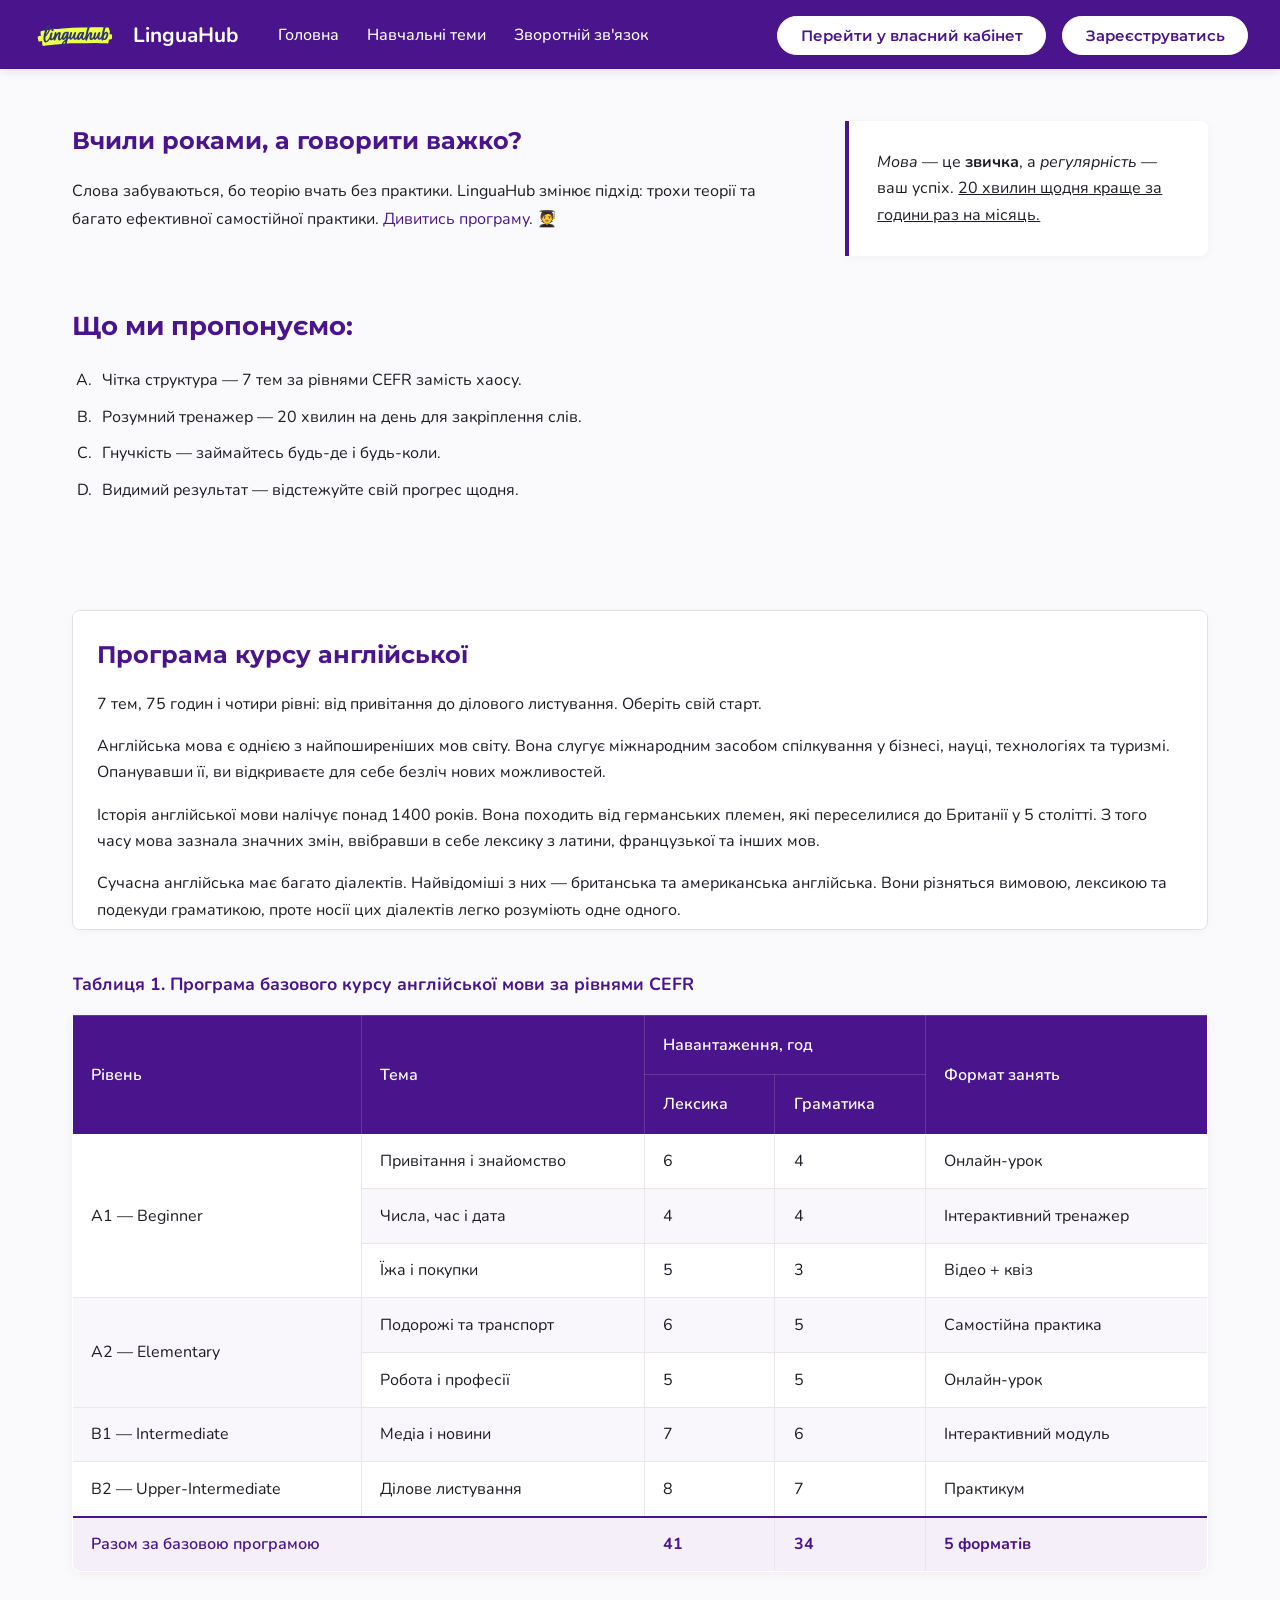
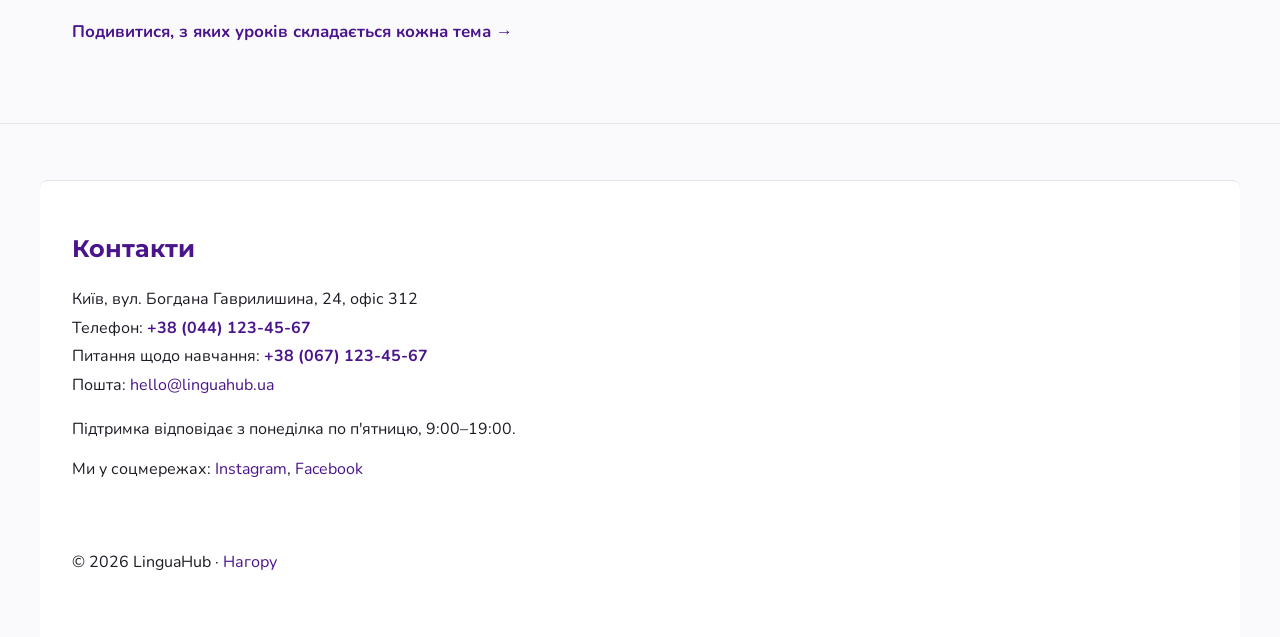
==== index.html @ 017b4d3f "lab 2" ====
<!doctype html>
<html lang="uk">
  <head>
    <meta charset="UTF-8" />
    <meta
      name="viewport"
      content="width=device-width, initial-scale=1.0"
    />
    <meta
      name="description"
      content="LinguaHub — портал для самостійного вивчення англійської. Курс за рівнями A1–B2, зручний тренажер, перший тиждень безкоштовно."
    />
    <meta
      name="keywords"
      content="англійська онлайн, курси англійської, розмовний клуб, рівні A1 B2, вивчення іноземних мов"
    />
    <meta name="author" content="Валерія Назаренко" />
    <title>LinguaHub — англійська, якою ви справді говорите</title>
    <link rel="stylesheet" href="css/common.css" />
    <link rel="stylesheet" href="css/index.css" />
    <style>
      .btn {
        border-radius: 50px;
      }
    </style>
  </head>
  <body>
    <header class="site-header" id="top">
      <a href="index.html">
        <img src="img/logo.svg" alt="LinguaHub Logo" height="42" />
      </a>
      <p><b>LinguaHub</b></p>

      <nav aria-label="Головне меню сайту">
        <ul>
          <li><a href="index.html">Головна</a></li>
          <li><a href="topics.html">Навчальні теми</a></li>
          <li><a href="feedback.html">Зворотній зв'язок</a></li>
        </ul>
      </nav>

      <div class="header-actions">
        <button type="button" class="btn">Перейти у власний кабінет</button>
        <button type="button" class="btn">Зареєструватись</button>
      </div>
    </header>

    <hr />

    <main class="container">
      <section id="goal">
        <article>
          <h2>Вчили роками, а говорити важко?</h2>
          <p class="goal-text">
            Слова забуваються, бо теорію вчать без практики. LinguaHub
            змінює підхід: трохи теорії та багато ефективної
            самостійної практики. <a href="#program">Дивитись програму</a>.
          </p>

          <h2 class="goal-subheading">Що ми пропонуємо:</h2>
          <ol type="A">
            <li>
              Чітка структура — 7 тем за рівнями CEFR замість хаосу.
            </li>
            <li>
              Розумний тренажер — 20 хвилин на день для закріплення
              слів.
            </li>
            <li>Гнучкість — займайтесь будь-де і будь-коли.</li>
            <li>
              Видимий результат — відстежуйте свій прогрес щодня.
            </li>
          </ol>
        </article>

        <aside>
          <p>
            <span
              ><i>Мова</i> — це <b>звичка</b>, а
              <em>регулярність</em> — ваш успіх.
              <u
                >20 хвилин щодня краще за години раз на місяць.</u
              ></span
            >
          </p>
        </aside>
      </section>

      <section id="program" class="lang-info">
        <div class="lang-about">
          <h2>Програма курсу англійської</h2>
          <p>
            7 тем, 75 годин і чотири рівні: від привітання до ділового
            листування. Оберіть свій старт.
          </p>
          <p>
            Англійська мова є однією з найпоширеніших мов світу. Вона слугує
            міжнародним засобом спілкування у бізнесі, науці, технологіях та
            туризмі. Опанувавши її, ви відкриваєте для себе безліч нових
            можливостей.
          </p>
          <p>
            Історія англійської мови налічує понад 1400 років. Вона походить від
            германських племен, які переселилися до Британії у 5 столітті. З того
            часу мова зазнала значних змін, ввібравши в себе лексику з латини,
            французької та інших мов.
          </p>
          <p>
            Сучасна англійська має багато діалектів. Найвідоміші з них —
            британська та американська англійська. Вони різняться вимовою,
            лексикою та подекуди граматикою, проте носії цих діалектів легко
            розуміють одне одного.
          </p>
          <p>
            Вивчення мови вимагає часу та практики. Важливо не лише вчити
            граматичні правила, а й читати книги, дивитися фільми та спілкуватися
            з носіями мови. Це допоможе вам краще відчути ритм та мелодику мови.
          </p>
          <p>
            Сьогодні англійська є офіційною мовою у понад 50 країнах. Вона
            домінує в Інтернеті: більшість веб-сайтів створені саме цією мовою.
            Тому знання англійської — це ключ до глобального інформаційного
            простору.
          </p>
          <p>
            Наш портал пропонує ефективні методики навчання. Ми поєднуємо
            традиційні підходи з новітніми технологіями, щоб процес навчання був
            максимально комфортним та результативним для кожного студента
            незалежно від його початкового рівня підготовки.
          </p>
        </div>

        <table border="1">
          <caption>
            Таблиця 1. Програма базового курсу англійської мови за
            рівнями CEFR
          </caption>
          <thead>
            <tr>
              <th rowspan="2">Рівень</th>
              <th rowspan="2">Тема</th>
              <th colspan="2">Навантаження, год</th>
              <th rowspan="2">Формат занять</th>
            </tr>
            <tr>
              <th>Лексика</th>
              <th>Граматика</th>
            </tr>
          </thead>
          <tbody>
            <tr>
              <td rowspan="3">A1 — Beginner</td>
              <td>Привітання і знайомство</td>
              <td>6</td>
              <td>4</td>
              <td>Онлайн-урок</td>
            </tr>
            <tr>
              <td>Числа, час і дата</td>
              <td>4</td>
              <td>4</td>
              <td>Інтерактивний тренажер</td>
            </tr>
            <tr>
              <td>Їжа і покупки</td>
              <td>5</td>
              <td>3</td>
              <td>Відео + квіз</td>
            </tr>
            <tr>
              <td rowspan="2">A2 — Elementary</td>
              <td>Подорожі та транспорт</td>
              <td>6</td>
              <td>5</td>
              <td>Самостійна практика</td>
            </tr>
            <tr>
              <td>Робота і професії</td>
              <td>5</td>
              <td>5</td>
              <td>Онлайн-урок</td>
            </tr>
            <tr>
              <td>B1 — Intermediate</td>
              <td>Медіа і новини</td>
              <td>7</td>
              <td>6</td>
              <td>Інтерактивний модуль</td>
            </tr>
            <tr>
              <td>B2 — Upper-Intermediate</td>
              <td>Ділове листування</td>
              <td>8</td>
              <td>7</td>
              <td>Практикум</td>
            </tr>
          </tbody>
          <tfoot>
            <tr>
              <th colspan="2">Разом за базовою програмою</th>
              <td>41</td>
              <td>34</td>
              <td>5 форматів</td>
            </tr>
          </tfoot>
        </table>

        <p>
          <a href="topics.html"
            >Подивитися, з яких уроків складається кожна тема →</a
          >
        </p>
      </section>
    </main>

    <hr />

    <footer id="contacts">
      <h2>Контакти</h2>
      <address>
        Київ, вул. Богдана Гаврилишина, 24, офіс 312<br />
        Телефон: <a href="tel:+380441234567">+38 (044) 123-45-67</a
        ><br />
        Питання щодо навчання:
        <a href="tel:+380671234567">+38 (067) 123-45-67</a><br />
        Пошта:
        <a href="mailto:hello@linguahub.ua">hello@linguahub.ua</a>
      </address>
      <p>Підтримка відповідає з понеділка по п'ятницю, 9:00–19:00.</p>

      <p>Ми у соцмережах:
        <a href="https://www.instagram.com/" target="_blank">Instagram</a>,
        <a href="https://www.facebook.com/" target="_blank">Facebook</a>
      </p>

      <nav aria-label="Навігація у підвалі">
        <ul>
          <li><a href="index.html">Головна сторінка</a></li>
          <li><a href="topics.html">Навчальні теми</a></li>
          <li><a href="feedback.html">Зворотній зв'язок</a></li>
        </ul>
      </nav>

      <p>© 2026 LinguaHub · <a href="#top">Нагору</a></p>
    </footer>
  </body>
</html>
---- css/common.css ----
@import url("https://fonts.googleapis.com/css2?family=Montserrat:ital,wght@0,400;0,700;1,700&family=Nunito:wght@400;700&display=swap");

:root {
  --color-bg: #FAFAFC;
  --color-text: rgb(31, 27, 36);
  --color-accent: #4A148C;
  --color-lime: #E7FE55;
  --font-heading: 'Montserrat', sans-serif;
  --font-body: 'Nunito', sans-serif;
}

* {
  box-sizing: border-box;
  margin: 0;
  padding: 0;
}

body {
  background-color: var(--color-bg);
  color: var(--color-text);
  font-family: var(--font-body);
  line-height: 1.65;
}

h1, h2, h3, h4, h5, h6 {
  font-family: var(--font-heading);
  color: var(--color-accent);
  margin-bottom: 1rem;
}

p {
  margin-bottom: 0.85rem;
}

a {
  color: var(--color-accent);
  text-decoration: none;
}

a[href*="tel"] {
  font-weight: bold;
}

hr {
  border: 0;
  border-top: 1px solid #e5e5e5;
  margin: 2.5rem 0;
}

.site-header {
  background-color: var(--color-accent);
  color: white;
  padding: 0.85rem 2rem;
  display: flow-root;
  box-shadow: 0 2px 10px rgba(0, 0, 0, 0.1);
}

.site-header a {
  color: white;
}

.site-header img {
  float: left;
  height: 42px;
  width: auto;
  margin-right: 0.85rem;
  border-radius: 4px;
}

.site-header p {
  float: left;
  margin: 0;
  line-height: 42px;
  font-size: 1.3rem;
}

.site-header nav {
  float: left;
  margin-left: 2.5rem;
  line-height: 42px;
}

nav > ul {
  list-style: none;
  margin: 0;
  padding: 0;
  display: inline-block;
}

nav > ul > li {
  display: inline-block;
  margin-right: 1.5rem;
}

nav > ul > li > a {
  color: white;
  font-weight: 500;
  transition: opacity 0.2s;
}

nav > ul > li > a:hover {
  opacity: 0.85;
}

.header-actions {
  float: right;
  line-height: 42px;
}

.btn {
  display: inline-block;
  padding: 0.55rem 1.4rem;
  background-color: var(--color-accent);
  color: white;
  border: 1px solid var(--color-accent);
  border-radius: 50px;
  cursor: pointer;
  font-family: var(--font-heading);
  font-weight: 600;
  font-size: 0.95rem;
  vertical-align: middle;
  transition: background-color 0.3s, color 0.3s, border-color 0.3s;
}

.btn:hover {
  background-color: transparent;
  color: var(--color-accent);
  border-color: var(--color-accent);
}

.site-header .btn {
  background-color: white;
  color: var(--color-accent);
  border: 1px solid white;
}

.site-header .btn:hover {
  background-color: transparent;
  color: white;
  border-color: white;
}

.header-actions .btn {
  margin-left: 0.75rem;
}

.container {
  max-width: 1200px;
  margin: 0 auto;
  padding: 0 2rem;
}

#contacts {
  max-width: 1200px;
  margin: 3.5rem auto 0;
  padding: 3rem 2rem;
  background-color: white;
  border-top: 1px solid #e5e5e5;
  border-radius: 8px 8px 0 0;
  box-sizing: border-box;
}

#contacts address {
  font-style: normal;
  line-height: 1.8;
  margin-bottom: 1rem;
}

#contacts nav ul {
  list-style: none;
  display: flex;
  gap: 1.5rem;
  margin: 1.25rem 0;
  padding: 0;
}
---- css/index.css ----
.site-header {
  position: absolute;
  top: 0;
  left: 0;
  width: 100%;
  z-index: 1000;
}

.site-header img {
  float: left;
}

main {
  padding-top: 105px;
  display: grid;
  grid-template-areas:
    "goal goal"
    "info info";
  grid-template-columns: 2fr 1fr;
  gap: 3.5rem;
  max-width: 1200px;
  margin-left: auto;
  margin-right: auto;
  padding-left: 2rem;
  padding-right: 2rem;
  margin-bottom: 4rem;
}

#goal {
  grid-area: goal;
  margin: 2.5rem 0;
  padding: 0;
  display: grid;
  grid-template-columns: 2fr 1fr;
  gap: 3rem;
  align-items: start;
}

#goal > article > p:first-of-type::after {
  content: " 🧑‍🎓";
}

.goal-text {
  margin-bottom: 1.75rem;
  line-height: 1.75;
}

.goal-subheading {
  margin-top: 4.5rem;
  margin-bottom: 1.25rem;
  font-size: 1.6rem;
  color: var(--color-accent);
}

#goal ol {
  padding-left: 1.5rem;
  margin-top: 1rem;
}

#goal ol li {
  margin-bottom: 0.65rem;
  padding-left: 0.35rem;
}

aside {
  position: sticky;
  top: 85px;
  align-self: start;
  background-color: white;
  padding: 1.75rem;
  border-left: 4px solid var(--color-accent);
  border-radius: 0 8px 8px 0;
  box-shadow: 0 2px 10px rgba(0, 0, 0, 0.04);
}

aside p {
  margin-bottom: 0.75rem;
}

aside p:last-child {
  margin-bottom: 0;
}

.lang-info {
  grid-area: info;
  position: relative;
  transition: transform 0.3s;
}

.lang-info:hover {
  transform: translateX(2vw);
}

.lang-about {
  max-height: 20rem;
  overflow-y: auto;
  padding: 1.5rem;
  background-color: white;
  border: 1px solid #e0e0e0;
  border-radius: 8px;
  margin-bottom: 2.5rem;
  box-shadow: 0 2px 8px rgba(0, 0, 0, 0.03);
  scrollbar-width: thin;
  scrollbar-color: var(--color-accent) #f0f0f0;
}

.lang-about::-webkit-scrollbar {
  width: 6px;
}

.lang-about::-webkit-scrollbar-thumb {
  background-color: var(--color-accent);
  border-radius: 3px;
}

.lang-about p {
  margin-bottom: 1rem;
}

.lang-about p:last-child {
  margin-bottom: 0;
}

table {
  width: 100%;
  border-collapse: collapse;
  margin-top: 1.5rem;
  background-color: white;
  border-radius: 8px;
  overflow: hidden;
  box-shadow: 0 2px 12px rgba(0, 0, 0, 0.05);
}

caption {
  font-weight: 700;
  font-size: 1.1rem;
  color: var(--color-accent);
  text-align: left;
  margin-bottom: 1rem;
}

thead {
  background-color: var(--color-accent);
  color: white;
}

th {
  padding: 1rem 1.15rem;
  text-align: left;
  font-weight: 600;
  border: 1px solid rgba(255, 255, 255, 0.15);
}

td {
  padding: 0.85rem 1.15rem;
  border: 1px solid #e8e8e8;
}

tbody tr:nth-child(even) {
  background-color: #f9f7fc;
}

tbody tr:hover {
  background-color: #f1ecf7;
}

tfoot {
  background-color: #f4eff9;
  font-weight: 700;
  color: var(--color-accent);
}

tfoot th, tfoot td {
  border-top: 2px solid var(--color-accent);
  padding: 0.85rem 1.15rem;
}

table + p {
  margin-top: 2.5rem;
  margin-bottom: 2rem;
}

table + p a {
  display: inline-block;
  font-weight: 700;
  font-size: 1.05rem;
  color: var(--color-accent);
  padding: 0.35rem 0;
  transition: transform 0.2s, color 0.2s;
}

table + p a:hover {
  transform: translateX(4px);
  color: #6a1b9a;
}

#contacts {
  transition: box-shadow 0.3s;
}

#contacts:hover {
  box-shadow: 0 0.5rem 1.5rem rgba(0, 0, 0, 0.25);
  transition-delay: 2s;
}

@media (max-width: 768px) {
  main {
    grid-template-areas:
      "goal"
      "info";
    grid-template-columns: 1fr;
    gap: 2.5rem;
  }

  #goal {
    grid-template-columns: 1fr;
  }
}
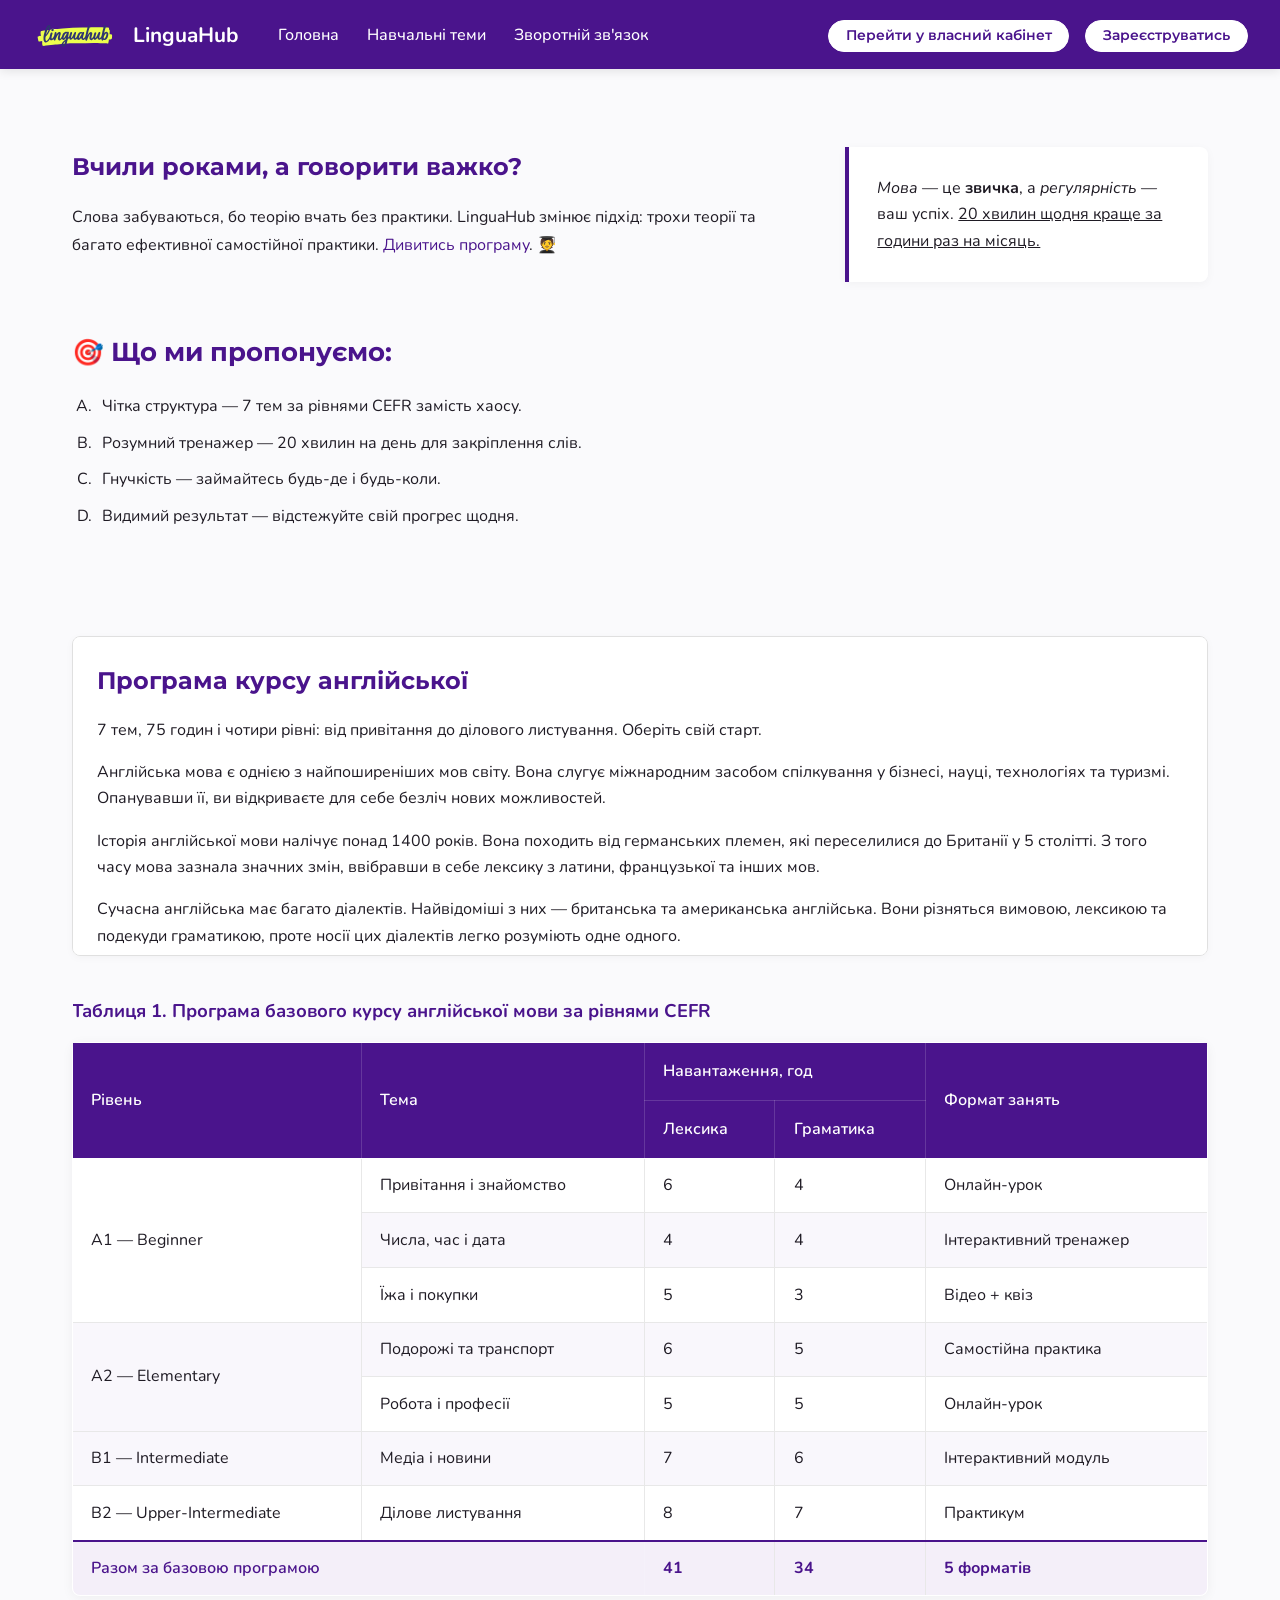
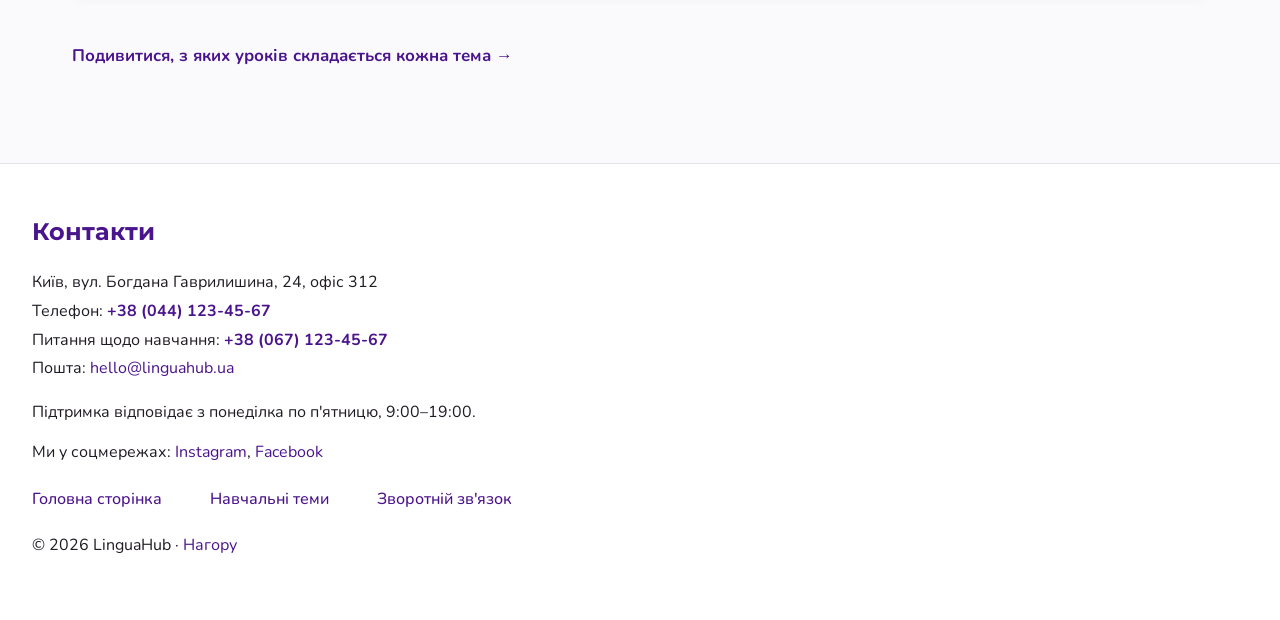
==== commit 41a66a50: "fixed common.css" ====
--- a/index.html
+++ b/index.html
@@ -213,8 +213,6 @@
       </section>
     </main>
 
-    <hr />
-
     <footer id="contacts">
       <h2>Контакти</h2>
       <address>
--- a/css/common.css
+++ b/css/common.css
@@ -20,6 +20,12 @@
   color: var(--color-text);
   font-family: var(--font-body);
   line-height: 1.65;
+  overflow-x: hidden;
+}
+
+::selection {
+  background-color: var(--color-lime);
+  color: var(--color-accent);
 }
 
 h1, h2, h3, h4, h5, h6 {
@@ -41,13 +47,11 @@
   font-weight: bold;
 }
 
-hr {
-  border: 0;
-  border-top: 1px solid #e5e5e5;
-  margin: 2.5rem 0;
-}
-
 .site-header {
+  top: 0;
+  left: 0;
+  width: 100%;
+  z-index: 1000;
   background-color: var(--color-accent);
   color: white;
   padding: 0.85rem 2rem;
@@ -93,7 +97,6 @@
 }
 
 nav > ul > li > a {
-  color: white;
   font-weight: 500;
   transition: opacity 0.2s;
 }
@@ -142,22 +145,24 @@
 
 .header-actions .btn {
   margin-left: 0.75rem;
+  padding: 0.4rem 1.05rem;
+  font-size: 0.88rem;
+  line-height: 1.2;
 }
 
 .container {
   max-width: 1200px;
   margin: 0 auto;
-  padding: 0 2rem;
+  padding-left: 2rem;
+  padding-right: 2rem;
 }
 
 #contacts {
-  max-width: 1200px;
-  margin: 3.5rem auto 0;
+  width: 100%;
+  margin: 3.5rem 0 0;
   padding: 3rem 2rem;
   background-color: white;
   border-top: 1px solid #e5e5e5;
-  border-radius: 8px 8px 0 0;
-  box-sizing: border-box;
 }
 
 #contacts address {
@@ -173,3 +178,182 @@
   margin: 1.25rem 0;
   padding: 0;
 }
+
+table {
+  width: 100%;
+  border-collapse: collapse;
+  background-color: white;
+  border-radius: 8px;
+  overflow: hidden;
+  box-shadow: 0 2px 12px rgba(0, 0, 0, 0.05);
+}
+
+caption {
+  font-weight: 700;
+  font-size: 1.15rem;
+  color: var(--color-accent);
+  text-align: left;
+  margin-bottom: 1rem;
+}
+
+thead {
+  background-color: var(--color-accent);
+  color: white;
+}
+
+th {
+  padding: 0.95rem 1.15rem;
+  text-align: left;
+  font-weight: 600;
+  border: 1px solid rgba(255, 255, 255, 0.15);
+}
+
+td {
+  padding: 0.85rem 1.15rem;
+  border: 1px solid #e8e8e8;
+}
+
+tbody tr:nth-child(even) {
+  background-color: #f9f7fc;
+}
+
+tbody tr:hover {
+  background-color: #f1ecf7;
+}
+
+@media (max-width: 900px) {
+  .site-header {
+    position: static;
+    display: flex;
+    flex-wrap: wrap;
+    align-items: center;
+    gap: 0.75rem 1rem;
+    padding: 0.85rem 1.5rem;
+  }
+
+  .site-header > a {
+    display: flex;
+    align-items: center;
+    margin-right: 0.5rem;
+  }
+
+  .site-header img {
+    float: none;
+  }
+
+  .site-header p {
+    float: none;
+    line-height: normal;
+    display: flex;
+    align-items: center;
+  }
+
+  .site-header nav {
+    float: none;
+    margin-left: 0;
+    line-height: normal;
+    order: 3;
+    width: 100%;
+  }
+
+  nav > ul {
+    display: flex;
+    flex-wrap: wrap;
+    justify-content: center;
+    gap: 1.25rem;
+  }
+
+  nav > ul > li {
+    margin-right: 0;
+    display: inline;
+  }
+
+  .header-actions {
+    float: none;
+    line-height: normal;
+    order: 2;
+    margin-left: auto;
+    display: flex;
+    gap: 0.5rem;
+  }
+
+  .header-actions .btn {
+    margin-left: 0;
+    padding: 0.45rem 0.85rem;
+    font-size: 0.85rem;
+  }
+
+  .container {
+    padding-left: 1.5rem;
+    padding-right: 1.5rem;
+  }
+
+  #contacts {
+    padding: 2.25rem 1.5rem;
+    margin-top: 2.5rem;
+  }
+
+  table {
+    display: block;
+    width: 100%;
+    max-width: 100%;
+    overflow-x: auto;
+    -webkit-overflow-scrolling: touch;
+    white-space: nowrap;
+  }
+}
+
+@media (max-width: 620px) {
+  .site-header {
+    justify-content: center;
+    gap: 0.75rem;
+    padding: 0.75rem 1rem;
+  }
+
+  .site-header > a,
+  .site-header p {
+    justify-content: center;
+  }
+
+  .site-header p {
+    font-size: 1.15rem;
+  }
+
+  .site-header img {
+    height: 34px;
+  }
+
+  nav > ul {
+    gap: 0.85rem;
+    font-size: 0.95rem;
+  }
+
+  .header-actions {
+    margin-left: 0;
+    width: 100%;
+    flex-direction: column;
+    gap: 0.45rem;
+  }
+
+  .header-actions .btn {
+    width: 100%;
+    text-align: center;
+    padding: 0.5rem 0.85rem;
+    font-size: 0.9rem;
+  }
+
+  .container {
+    padding-left: 1rem;
+    padding-right: 1rem;
+  }
+
+  #contacts {
+    padding: 2rem 1rem;
+    margin-top: 2rem;
+  }
+
+  #contacts nav ul {
+    flex-direction: column;
+    gap: 0.65rem;
+  }
+}
--- a/css/index.css
+++ b/css/index.css
@@ -1,13 +1,5 @@
 .site-header {
   position: absolute;
-  top: 0;
-  left: 0;
-  width: 100%;
-  z-index: 1000;
-}
-
-.site-header img {
-  float: left;
 }
 
 main {
@@ -18,12 +10,8 @@
     "info info";
   grid-template-columns: 2fr 1fr;
   gap: 3.5rem;
-  max-width: 1200px;
-  margin-left: auto;
-  margin-right: auto;
-  padding-left: 2rem;
-  padding-right: 2rem;
   margin-bottom: 4rem;
+  min-width: 0;
 }
 
 #goal {
@@ -50,6 +38,10 @@
   margin-bottom: 1.25rem;
   font-size: 1.6rem;
   color: var(--color-accent);
+}
+
+.goal-subheading::before {
+  content: "🎯 ";
 }
 
 #goal ol {
@@ -122,46 +114,7 @@
 }
 
 table {
-  width: 100%;
-  border-collapse: collapse;
   margin-top: 1.5rem;
-  background-color: white;
-  border-radius: 8px;
-  overflow: hidden;
-  box-shadow: 0 2px 12px rgba(0, 0, 0, 0.05);
-}
-
-caption {
-  font-weight: 700;
-  font-size: 1.1rem;
-  color: var(--color-accent);
-  text-align: left;
-  margin-bottom: 1rem;
-}
-
-thead {
-  background-color: var(--color-accent);
-  color: white;
-}
-
-th {
-  padding: 1rem 1.15rem;
-  text-align: left;
-  font-weight: 600;
-  border: 1px solid rgba(255, 255, 255, 0.15);
-}
-
-td {
-  padding: 0.85rem 1.15rem;
-  border: 1px solid #e8e8e8;
-}
-
-tbody tr:nth-child(even) {
-  background-color: #f9f7fc;
-}
-
-tbody tr:hover {
-  background-color: #f1ecf7;
 }
 
 tfoot {
@@ -203,16 +156,68 @@
   transition-delay: 2s;
 }
 
-@media (max-width: 768px) {
+@media (max-width: 900px) {
   main {
+    padding-top: 2rem;
     grid-template-areas:
       "goal"
       "info";
-    grid-template-columns: 1fr;
+    grid-template-columns: minmax(0, 1fr);
     gap: 2.5rem;
+    width: 100%;
+    min-width: 0;
   }
 
   #goal {
-    grid-template-columns: 1fr;
-  }
-}
+    grid-template-columns: minmax(0, 1fr);
+    gap: 2rem;
+    margin: 1.5rem 0;
+    min-width: 0;
+  }
+
+  aside {
+    position: static;
+    border-radius: 8px;
+    margin-top: 1rem;
+  }
+
+  .lang-info {
+    min-width: 0;
+    max-width: 100%;
+    width: 100%;
+  }
+
+  .lang-info:hover {
+    transform: none;
+  }
+}
+
+@media (max-width: 540px) {
+  main {
+    padding-top: 1.5rem;
+    gap: 2rem;
+    margin-bottom: 2.5rem;
+  }
+
+  #goal {
+    margin: 1rem 0;
+  }
+
+  .goal-subheading {
+    margin-top: 2rem;
+    font-size: 1.35rem;
+  }
+
+  .lang-about {
+    padding: 1rem;
+    max-height: 16rem;
+  }
+
+  table {
+    font-size: 0.88rem;
+  }
+
+  th, td {
+    padding: 0.65rem 0.75rem;
+  }
+}
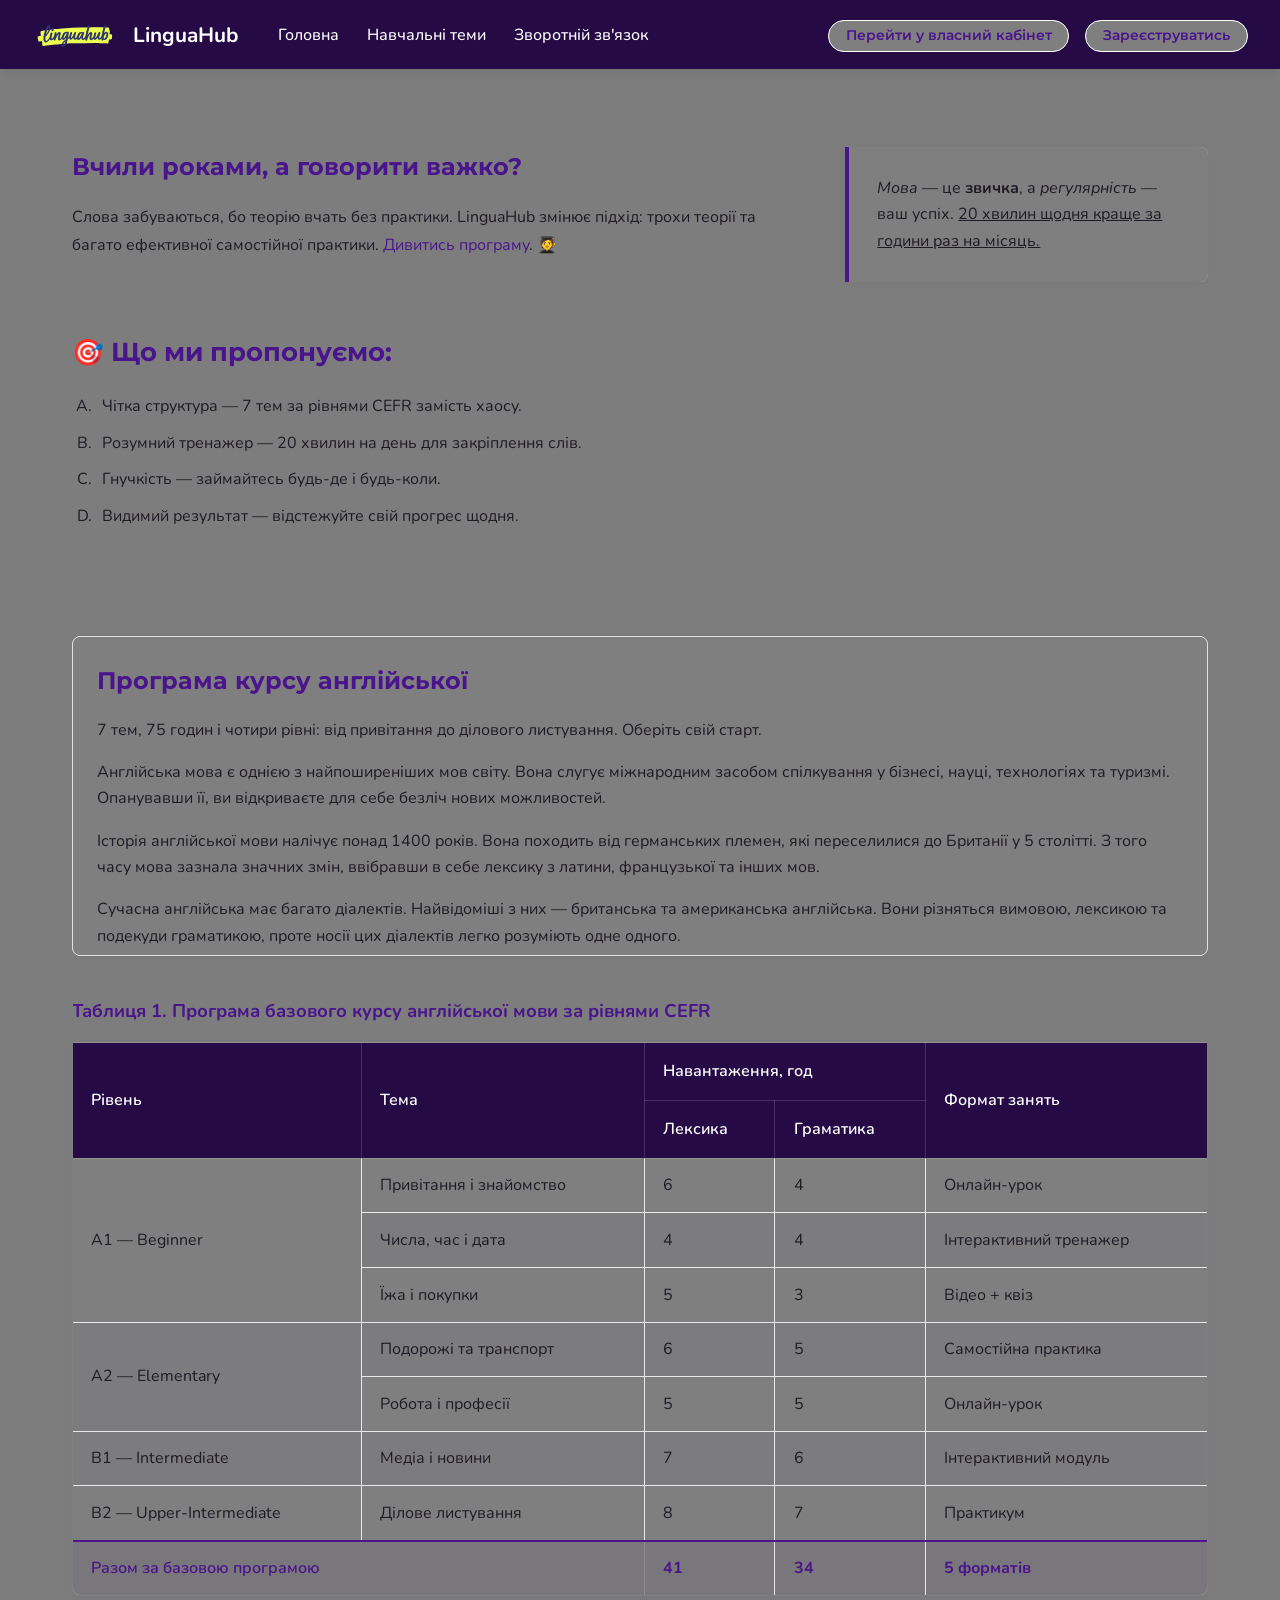
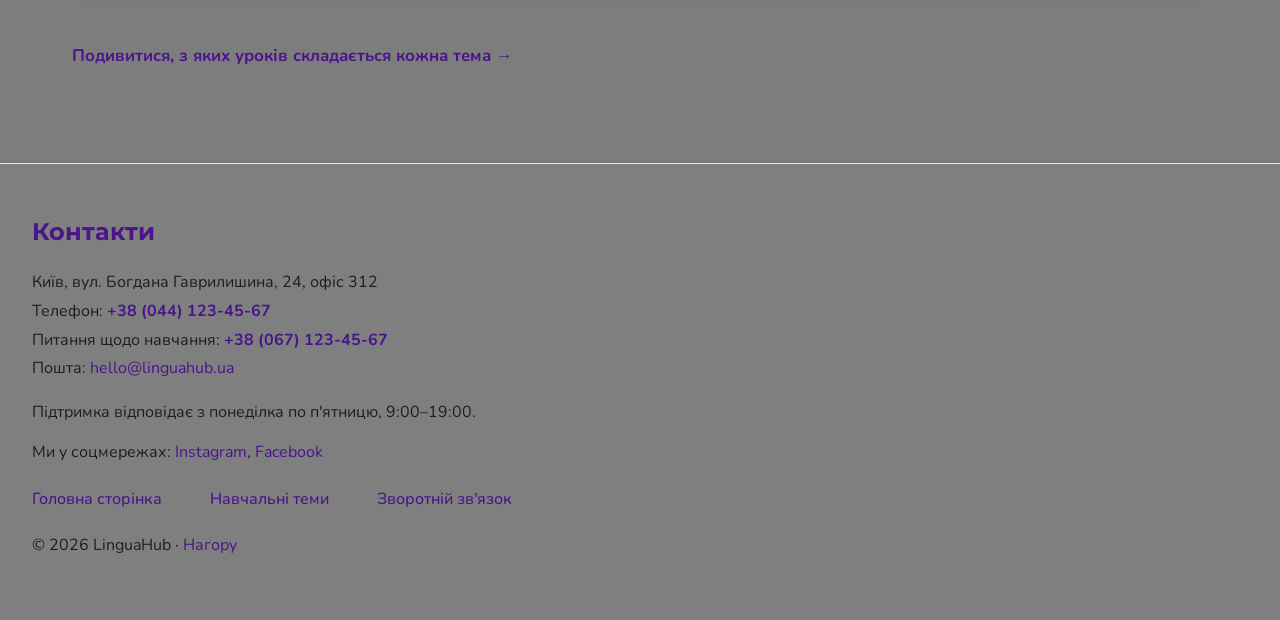
==== commit 338c4f32: "lab 3 fixed" ====
--- a/index.html
+++ b/index.html
@@ -241,5 +241,22 @@
 
       <p>© 2026 LinguaHub · <a href="#top">Нагору</a></p>
     </footer>
+
+    <dialog id="rules-dialog" class="rules-dialog" aria-labelledby="rules-title">
+      <h2 id="rules-title">Золоті правила навчання</h2>
+      <ol>
+        <li>Краще 20 хвилин щодня, ніж три години раз на тиждень.</li>
+        <li>Вчіть слова у фразах і прикладах, а не окремими списками.</li>
+        <li>Говоріть уголос із першого дня — навіть самі з собою.</li>
+        <li>Помилка — це крок уперед, а не провал.</li>
+        <li>Повторюйте вивчене через 1, 3 і 7 днів, щоб воно не забулося.</li>
+        <li>Оточіть себе мовою: фільми, подкасти й пісні англійською.</li>
+      </ol>
+      <form method="dialog">
+        <button type="submit" class="btn">Зрозуміло, до навчання!</button>
+      </form>
+    </dialog>
+
+    <script src="js/index.js"></script>
   </body>
 </html>
--- a/css/index.css
+++ b/css/index.css
@@ -157,6 +157,10 @@
 }
 
 @media (max-width: 900px) {
+  .site-header {
+    position: static;
+  }
+
   main {
     padding-top: 2rem;
     grid-template-areas:
@@ -221,3 +225,53 @@
     padding: 0.65rem 0.75rem;
   }
 }
+
+.rules-dialog {
+  max-width: 34rem;
+  width: calc(100% - 2rem);
+  margin: auto;
+  padding: 2rem;
+  border: none;
+  border-top: 6px solid var(--color-lime);
+  border-radius: 12px;
+  background-color: white;
+  color: var(--color-text);
+  box-shadow: 0 1.5rem 3rem rgba(0, 0, 0, 0.3);
+}
+
+.rules-dialog::backdrop {
+  background-color: rgba(31, 27, 36, 0.6);
+  backdrop-filter: blur(3px);
+}
+
+.rules-dialog h2::before {
+  content: "🏆 ";
+}
+
+.rules-dialog ol {
+  padding-left: 1.5rem;
+  margin-bottom: 1.75rem;
+}
+
+.rules-dialog li {
+  margin-bottom: 0.6rem;
+}
+
+.rules-dialog form {
+  text-align: right;
+}
+
+.night-darken {
+  --night-overlay: rgba(0, 0, 0, 0.5);
+  background-image: linear-gradient(var(--night-overlay), var(--night-overlay));
+}
+
+@media (max-width: 540px) {
+  .rules-dialog {
+    padding: 1.5rem 1.25rem;
+  }
+
+  .rules-dialog form {
+    text-align: center;
+  }
+}
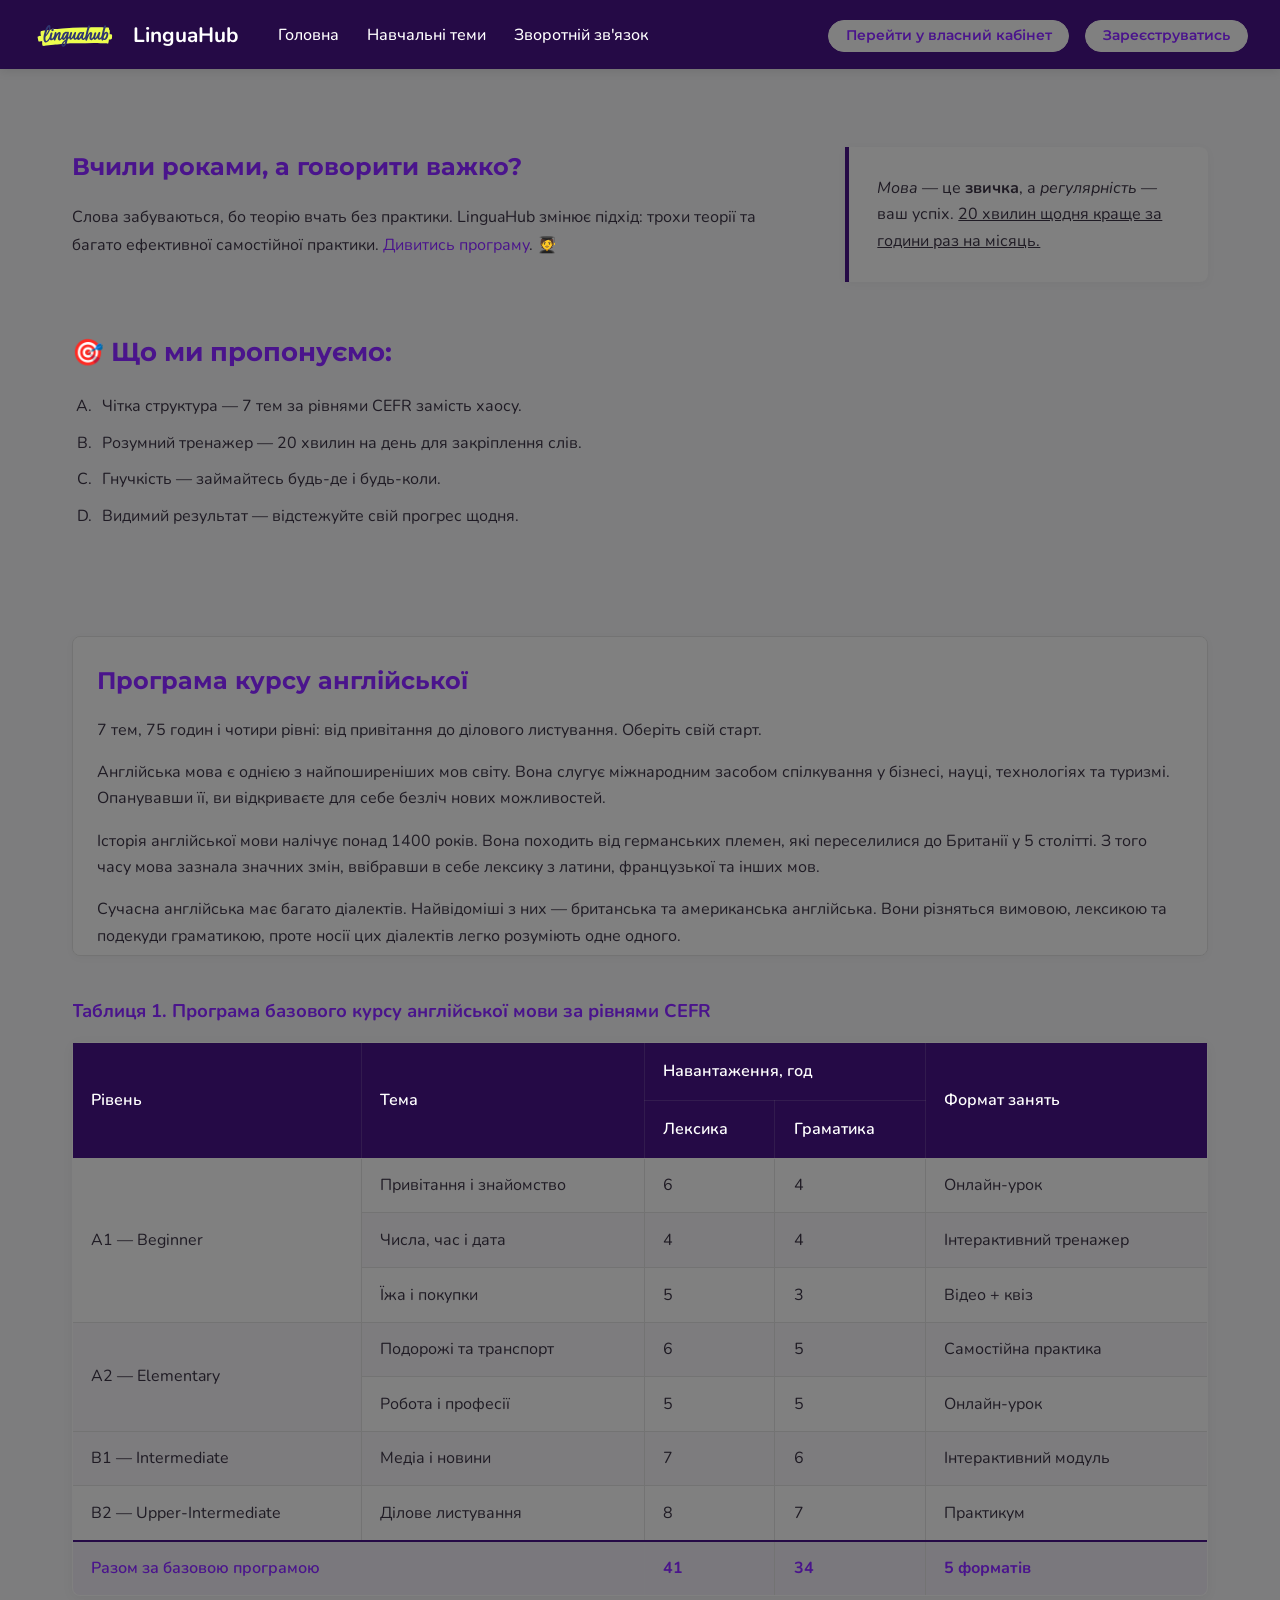
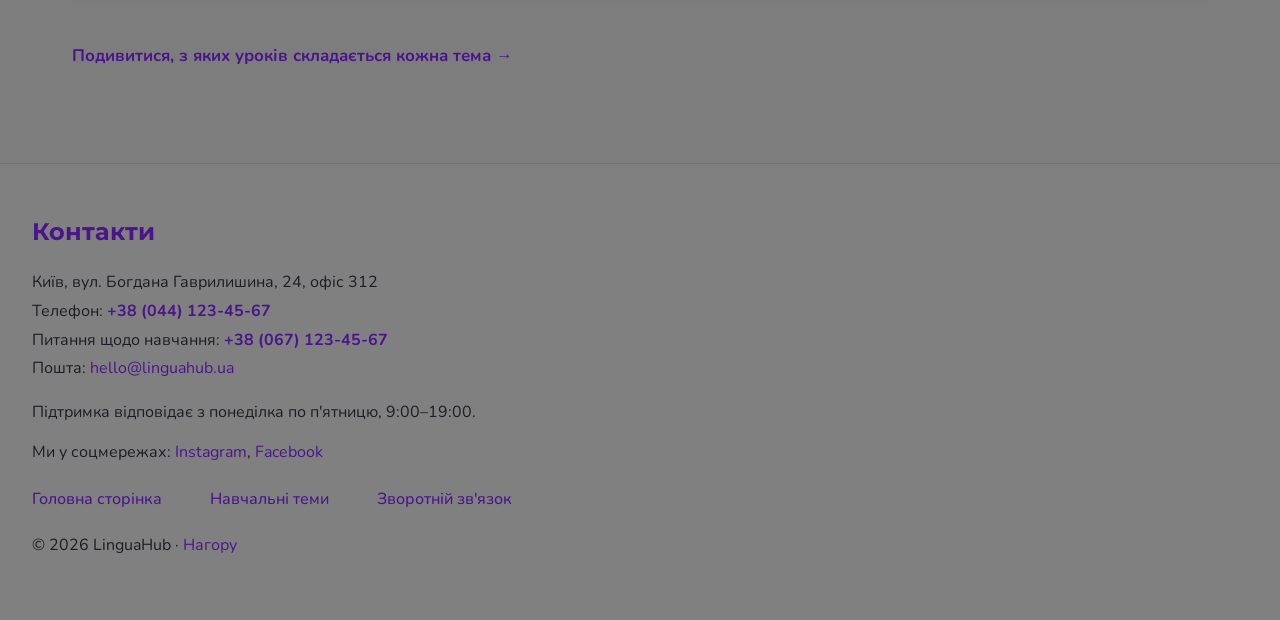
==== commit e78bbea4: "lab 4" ====
--- a/index.html
+++ b/index.html
@@ -247,8 +247,8 @@
       <ol>
         <li>Краще 20 хвилин щодня, ніж три години раз на тиждень.</li>
         <li>Вчіть слова у фразах і прикладах, а не окремими списками.</li>
-        <li>Говоріть уголос із першого дня — навіть самі з собою.</li>
-        <li>Помилка — це крок уперед, а не провал.</li>
+        <li>Говоріть уголос із першого дня, навіть самі з собою.</li>
+        <li>Помилка є кроком уперед, а не провалом.</li>
         <li>Повторюйте вивчене через 1, 3 і 7 днів, щоб воно не забулося.</li>
         <li>Оточіть себе мовою: фільми, подкасти й пісні англійською.</li>
       </ol>
--- a/css/common.css
+++ b/css/common.css
@@ -5,6 +5,25 @@
   --color-text: rgb(31, 27, 36);
   --color-accent: #4A148C;
   --color-lime: #E7FE55;
+  --color-accent-soft: #f4eff9;
+  --color-accent-border: #e0d6ec;
+  --color-accent-focus: color-mix(in srgb, var(--color-accent) 15%, transparent);
+  --color-accent-shadow: color-mix(in srgb, var(--color-accent) 25%, transparent);
+  --color-surface: white;
+  --color-line: #e5e5e5;
+  --color-field-border: #ccc;
+  --color-row-stripe: #f9f7fc;
+  --color-row-hover: #f1ecf7;
+
+  --night-shade: 0%;
+  --surface-page: color-mix(in srgb, var(--color-bg), black var(--night-shade));
+  --surface: color-mix(in srgb, var(--color-surface), black var(--night-shade));
+  --surface-accent: color-mix(in srgb, var(--color-accent), black var(--night-shade));
+  --surface-accent-soft: color-mix(in srgb, var(--color-accent-soft), black var(--night-shade));
+  --surface-lime: color-mix(in srgb, var(--color-lime), black var(--night-shade));
+  --surface-line: color-mix(in srgb, var(--color-line), black var(--night-shade));
+  --surface-row-stripe: color-mix(in srgb, var(--color-row-stripe), black var(--night-shade));
+  --surface-row-hover: color-mix(in srgb, var(--color-row-hover), black var(--night-shade));
   --font-heading: 'Montserrat', sans-serif;
   --font-body: 'Nunito', sans-serif;
 }
@@ -16,7 +35,7 @@
 }
 
 body {
-  background-color: var(--color-bg);
+  background-color: var(--surface-page);
   color: var(--color-text);
   font-family: var(--font-body);
   line-height: 1.65;
@@ -24,7 +43,7 @@
 }
 
 ::selection {
-  background-color: var(--color-lime);
+  background-color: var(--surface-lime);
   color: var(--color-accent);
 }
 
@@ -52,7 +71,7 @@
   left: 0;
   width: 100%;
   z-index: 1000;
-  background-color: var(--color-accent);
+  background-color: var(--surface-accent);
   color: white;
   padding: 0.85rem 2rem;
   display: flow-root;
@@ -113,9 +132,9 @@
 .btn {
   display: inline-block;
   padding: 0.55rem 1.4rem;
-  background-color: var(--color-accent);
+  background-color: var(--surface-accent);
   color: white;
-  border: 1px solid var(--color-accent);
+  border: 1px solid var(--surface-accent);
   border-radius: 50px;
   cursor: pointer;
   font-family: var(--font-heading);
@@ -128,19 +147,19 @@
 .btn:hover {
   background-color: transparent;
   color: var(--color-accent);
-  border-color: var(--color-accent);
+  border-color: var(--surface-accent);
 }
 
 .site-header .btn {
-  background-color: white;
-  color: var(--color-accent);
-  border: 1px solid white;
+  background-color: var(--surface);
+  color: var(--color-accent);
+  border: 1px solid var(--surface);
 }
 
 .site-header .btn:hover {
   background-color: transparent;
   color: white;
-  border-color: white;
+  border-color: var(--surface);
 }
 
 .header-actions .btn {
@@ -161,8 +180,8 @@
   width: 100%;
   margin: 3.5rem 0 0;
   padding: 3rem 2rem;
-  background-color: white;
-  border-top: 1px solid #e5e5e5;
+  background-color: var(--surface);
+  border-top: 1px solid var(--surface-line);
 }
 
 #contacts address {
@@ -179,10 +198,38 @@
   padding: 0;
 }
 
+input[type="text"],
+input[type="email"],
+input[type="number"],
+input[type="search"],
+select,
+textarea {
+  width: 100%;
+  padding: 0.75rem 1rem;
+  border: 1px solid var(--color-field-border);
+  border-radius: 8px;
+  font-family: var(--font-body);
+  font-size: 1rem;
+  background-color: #fafafa;
+  transition: border-color 0.2s, box-shadow 0.2s, background-color 0.2s;
+}
+
+input[type="text"]:focus,
+input[type="email"]:focus,
+input[type="number"]:focus,
+input[type="search"]:focus,
+select:focus,
+textarea:focus {
+  border-color: var(--color-accent);
+  background-color: white;
+  outline: none;
+  box-shadow: 0 0 0 3px var(--color-accent-focus);
+}
+
 table {
   width: 100%;
   border-collapse: collapse;
-  background-color: white;
+  background-color: var(--surface);
   border-radius: 8px;
   overflow: hidden;
   box-shadow: 0 2px 12px rgba(0, 0, 0, 0.05);
@@ -197,7 +244,7 @@
 }
 
 thead {
-  background-color: var(--color-accent);
+  background-color: var(--surface-accent);
   color: white;
 }
 
@@ -205,20 +252,20 @@
   padding: 0.95rem 1.15rem;
   text-align: left;
   font-weight: 600;
-  border: 1px solid rgba(255, 255, 255, 0.15);
+  border: 1px solid color-mix(in srgb, var(--surface) 15%, transparent);
 }
 
 td {
   padding: 0.85rem 1.15rem;
-  border: 1px solid #e8e8e8;
+  border: 1px solid var(--surface-line);
 }
 
 tbody tr:nth-child(even) {
-  background-color: #f9f7fc;
+  background-color: var(--surface-row-stripe);
 }
 
 tbody tr:hover {
-  background-color: #f1ecf7;
+  background-color: var(--surface-row-hover);
 }
 
 @media (max-width: 900px) {
--- a/css/index.css
+++ b/css/index.css
@@ -58,9 +58,9 @@
   position: sticky;
   top: 85px;
   align-self: start;
-  background-color: white;
+  background-color: var(--surface);
   padding: 1.75rem;
-  border-left: 4px solid var(--color-accent);
+  border-left: 4px solid var(--surface-accent);
   border-radius: 0 8px 8px 0;
   box-shadow: 0 2px 10px rgba(0, 0, 0, 0.04);
 }
@@ -87,13 +87,13 @@
   max-height: 20rem;
   overflow-y: auto;
   padding: 1.5rem;
-  background-color: white;
-  border: 1px solid #e0e0e0;
+  background-color: var(--surface);
+  border: 1px solid var(--surface-line);
   border-radius: 8px;
   margin-bottom: 2.5rem;
   box-shadow: 0 2px 8px rgba(0, 0, 0, 0.03);
   scrollbar-width: thin;
-  scrollbar-color: var(--color-accent) #f0f0f0;
+  scrollbar-color: var(--surface-accent) var(--surface-line);
 }
 
 .lang-about::-webkit-scrollbar {
@@ -101,7 +101,7 @@
 }
 
 .lang-about::-webkit-scrollbar-thumb {
-  background-color: var(--color-accent);
+  background-color: var(--surface-accent);
   border-radius: 3px;
 }
 
@@ -118,13 +118,13 @@
 }
 
 tfoot {
-  background-color: #f4eff9;
+  background-color: var(--surface-accent-soft);
   font-weight: 700;
   color: var(--color-accent);
 }
 
 tfoot th, tfoot td {
-  border-top: 2px solid var(--color-accent);
+  border-top: 2px solid var(--surface-accent);
   padding: 0.85rem 1.15rem;
 }
 
@@ -232,9 +232,9 @@
   margin: auto;
   padding: 2rem;
   border: none;
-  border-top: 6px solid var(--color-lime);
+  border-top: 6px solid var(--surface-lime);
   border-radius: 12px;
-  background-color: white;
+  background-color: var(--surface);
   color: var(--color-text);
   box-shadow: 0 1.5rem 3rem rgba(0, 0, 0, 0.3);
 }
@@ -261,9 +261,8 @@
   text-align: right;
 }
 
-.night-darken {
-  --night-overlay: rgba(0, 0, 0, 0.5);
-  background-image: linear-gradient(var(--night-overlay), var(--night-overlay));
+:root.is-night {
+  --night-shade: 50%;
 }
 
 @media (max-width: 540px) {
